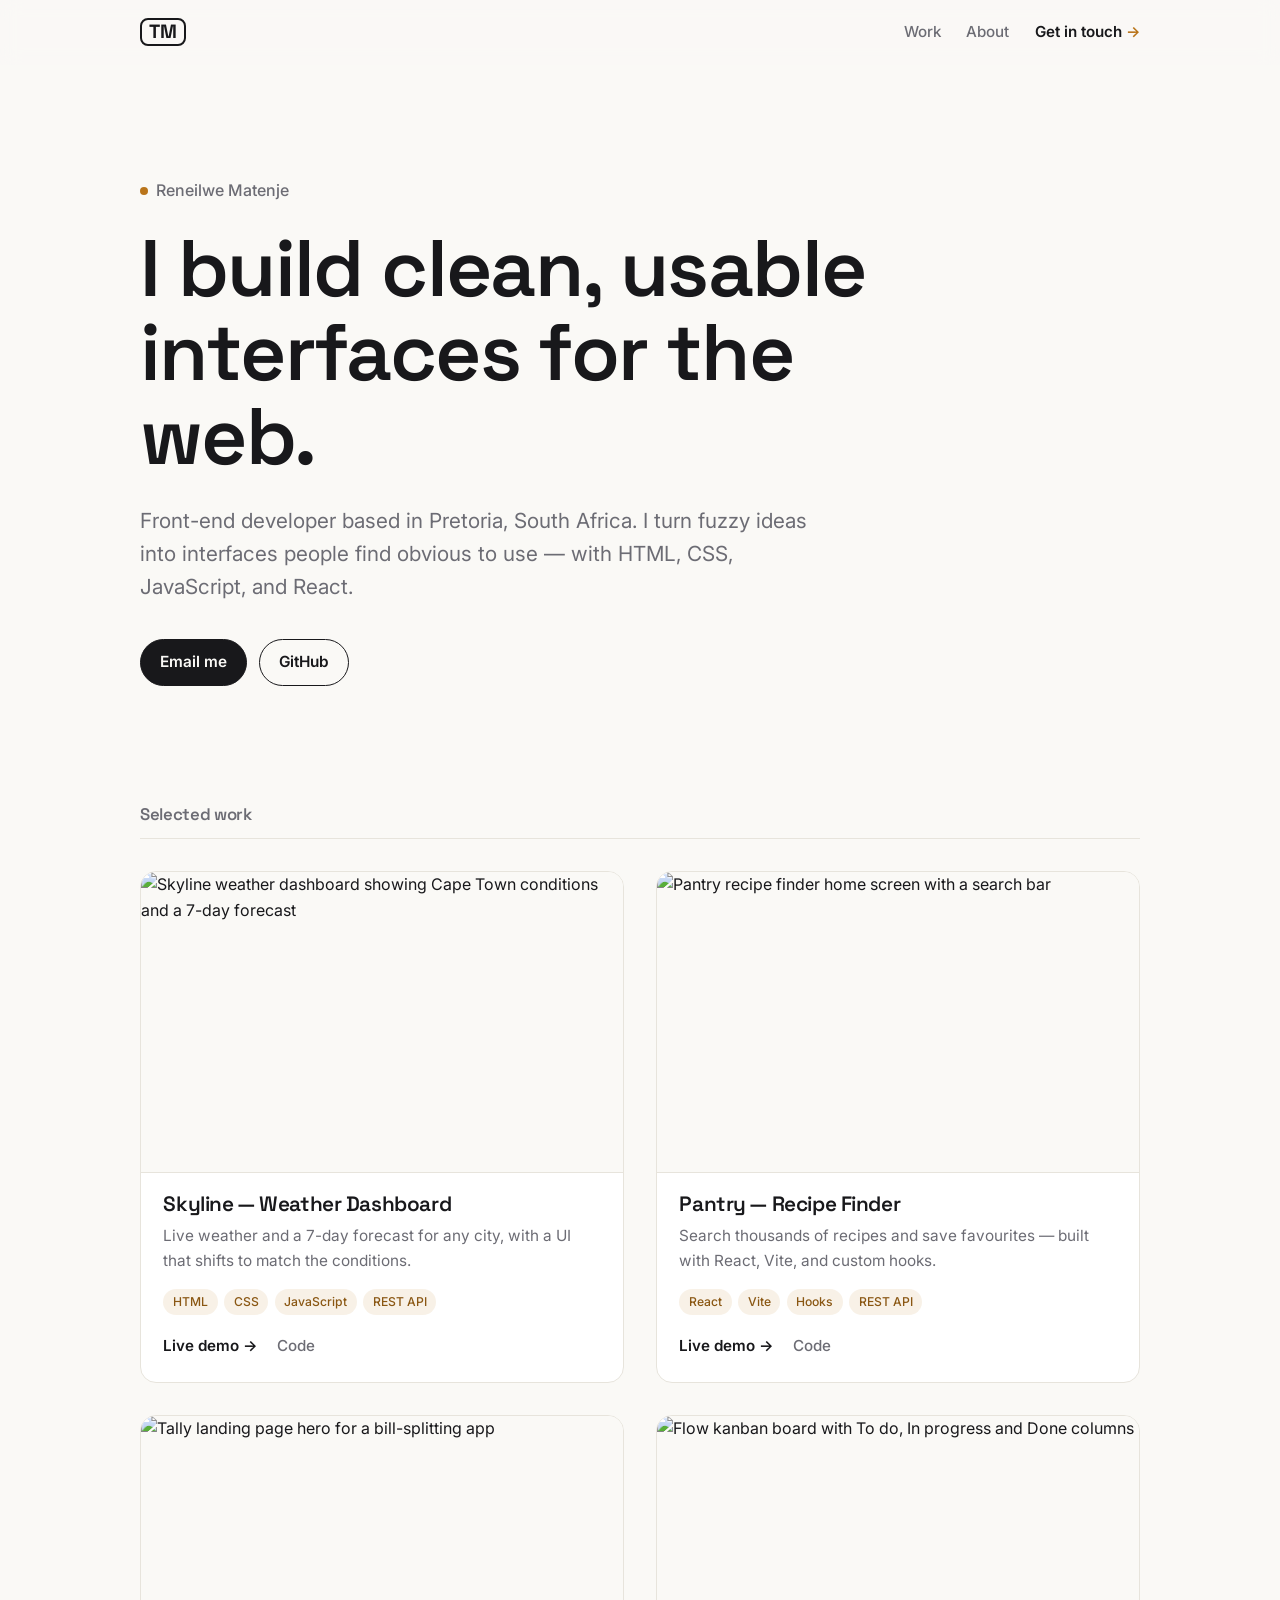
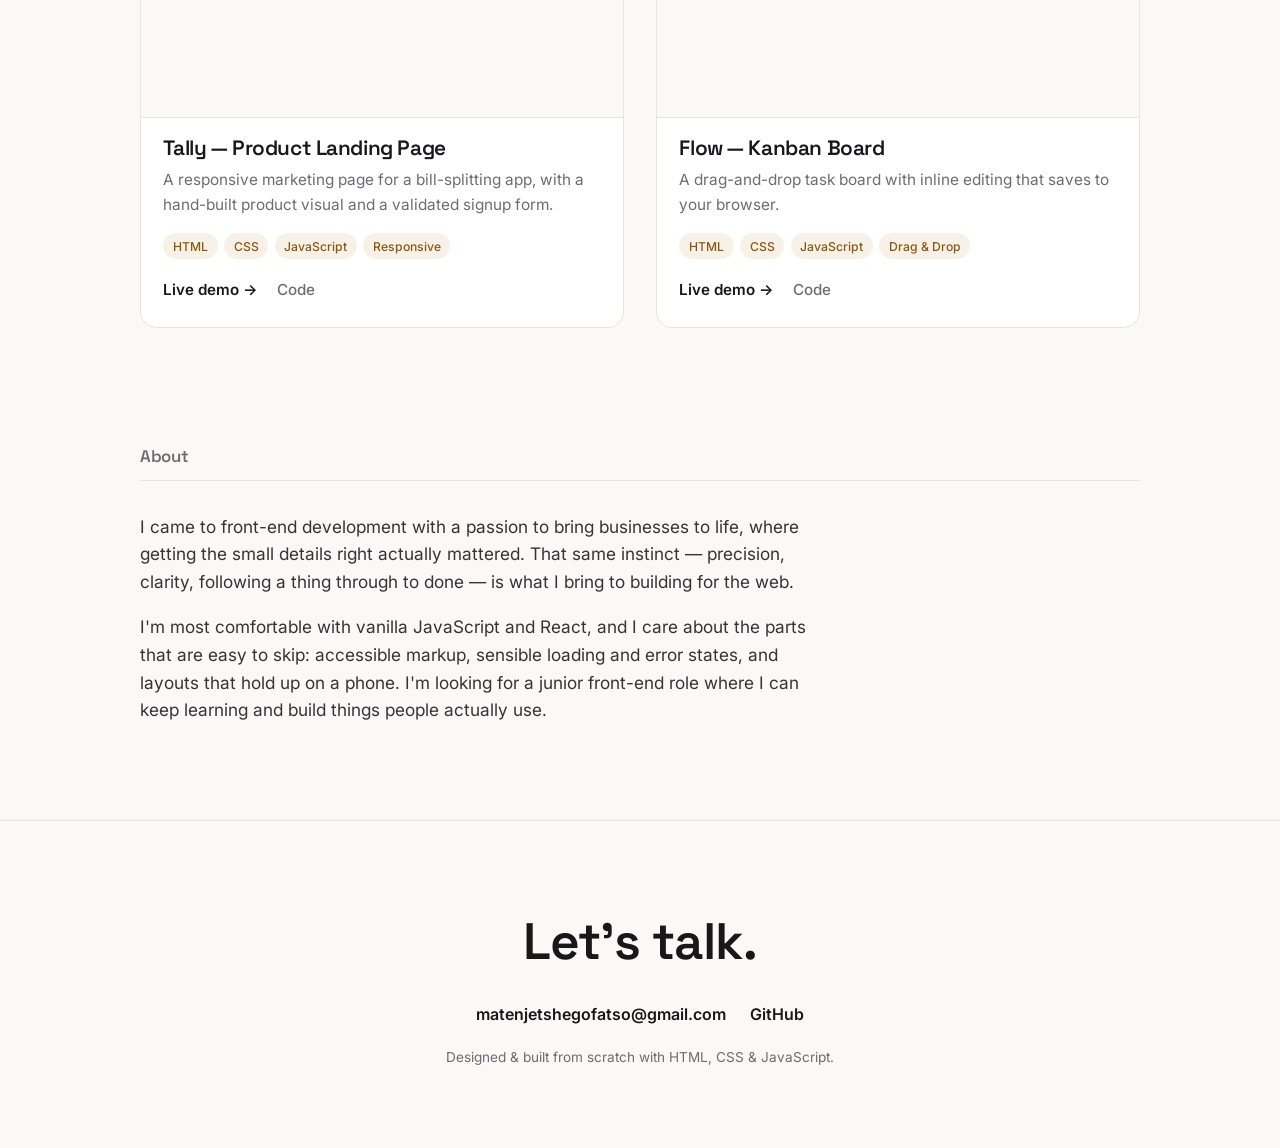
==== index.html @ 835ec3d4 "Initial commit" ====
<!DOCTYPE html>
<html lang="en">
<head>
  <meta charset="UTF-8" />
  <meta name="viewport" content="width=device-width, initial-scale=1, viewport-fit=cover" />
  <title>Tshegofatso Matenje — Front-End Developer</title>
  <meta name="description" content="Front-end developer building clean, usable web interfaces. Selected projects built with HTML, CSS, JavaScript and React." />

  <!-- ============================================================
       CUSTOMISE ME — everything you need to edit is marked with
       an "EDIT:" comment through this file. The main things:
         1. Your email, GitHub and LinkedIn (in the hero + footer)
         2. Each project's "Live demo" and "Code" links
         3. The About paragraph, if you want to reword it
       ============================================================ -->

  <link rel="preconnect" href="https://fonts.googleapis.com" />
  <link rel="preconnect" href="https://fonts.gstatic.com" crossorigin />
  <link href="https://fonts.googleapis.com/css2?family=Space+Grotesk:wght@500;600;700&family=Inter:wght@400;500;600&display=swap" rel="stylesheet" />
  <link rel="stylesheet" href="styles.css" />
</head>
<body>
  <header class="site-header">
    <div class="wrap site-header__inner">
      <a href="#top" class="wordmark">TM</a>
      <nav class="topnav" aria-label="Primary">
        <a href="#work">Work</a>
        <a href="#about">About</a>
        <!-- EDIT: your email -->
        <a href="matenjetshegofatso@gmail.com" class="topnav__cta">Get in touch</a>
      </nav>
    </div>
  </header>

  <main id="top">
    <!-- Hero -->
    <section class="hero wrap">
      <p class="hero__name reveal"><span class="dot" aria-hidden="true"></span> Reneilwe Matenje</p>
      <h1 class="hero__headline reveal">
        I build clean, usable interfaces for the web.
      </h1>
      <p class="hero__lead reveal">
        Front-end developer based in Pretoria, South Africa. I turn fuzzy ideas
        into interfaces people find obvious to use — with HTML, CSS, JavaScript, and React.
      </p>

      <div class="hero__links reveal">
        <!-- EDIT: your email -->
        <a href="matenjetshegofatso@gmail.com" class="link-btn link-btn--solid">Email me</a>
        <!-- EDIT: your GitHub profile URL -->
        <a href="https://github.com/Buddypta" class="link-btn" target="_blank" rel="noopener">GitHub</a>
      </div>
    </section>

    <!-- Work -->
    <section class="work wrap" id="work">
      <h2 class="section-heading reveal">Selected work</h2>

      <div class="projects">
        <!-- Project 1 -->
        <article class="project reveal">
          <a class="project__shot" href="#" target="_blank" rel="noopener"><!-- EDIT: live link -->
            <img src="assets/weather.png" alt="Skyline weather dashboard showing Cape Town conditions and a 7-day forecast" loading="lazy" />
          </a>
          <div class="project__body">
            <h3 class="project__title">Skyline — Weather Dashboard</h3>
            <p class="project__desc">Live weather and a 7-day forecast for any city, with a UI that shifts to match the conditions.</p>
            <ul class="tags">
              <li>HTML</li><li>CSS</li><li>JavaScript</li><li>REST API</li>
            </ul>
            <div class="project__links">
              <!-- EDIT: live link -->
              <a href="#" target="_blank" rel="noopener" class="project__link">Live demo →</a>
              <!-- EDIT: replace your-username -->
              <a href="https://github.com/your-username/weather-dashboard" target="_blank" rel="noopener" class="project__link project__link--muted">Code</a>
            </div>
          </div>
        </article>

        <!-- Project 2 -->
        <article class="project reveal">
          <a class="project__shot" href="#" target="_blank" rel="noopener"><!-- EDIT: live link -->
            <img src="assets/recipe.png" alt="Pantry recipe finder home screen with a search bar" loading="lazy" />
          </a>
          <div class="project__body">
            <h3 class="project__title">Pantry — Recipe Finder</h3>
            <p class="project__desc">Search thousands of recipes and save favourites — built with React, Vite, and custom hooks.</p>
            <ul class="tags">
              <li>React</li><li>Vite</li><li>Hooks</li><li>REST API</li>
            </ul>
            <div class="project__links">
              <!-- EDIT: live link -->
              <a href="#" target="_blank" rel="noopener" class="project__link">Live demo →</a>
              <!-- EDIT: replace your-username -->
              <a href="https://github.com/your-username/recipe-finder" target="_blank" rel="noopener" class="project__link project__link--muted">Code</a>
            </div>
          </div>
        </article>

        <!-- Project 3 -->
        <article class="project reveal">
          <a class="project__shot" href="#" target="_blank" rel="noopener"><!-- EDIT: live link -->
            <img src="assets/tally.png" alt="Tally landing page hero for a bill-splitting app" loading="lazy" />
          </a>
          <div class="project__body">
            <h3 class="project__title">Tally — Product Landing Page</h3>
            <p class="project__desc">A responsive marketing page for a bill-splitting app, with a hand-built product visual and a validated signup form.</p>
            <ul class="tags">
              <li>HTML</li><li>CSS</li><li>JavaScript</li><li>Responsive</li>
            </ul>
            <div class="project__links">
              <!-- EDIT: live link -->
              <a href="#" target="_blank" rel="noopener" class="project__link">Live demo →</a>
              <!-- EDIT: replace your-username -->
              <a href="https://github.com/your-username/tally-landing" target="_blank" rel="noopener" class="project__link project__link--muted">Code</a>
            </div>
          </div>
        </article>

        <!-- Project 4 -->
        <article class="project reveal">
          <a class="project__shot" href="#" target="_blank" rel="noopener"><!-- EDIT: live link -->
            <img src="assets/kanban.png" alt="Flow kanban board with To do, In progress and Done columns" loading="lazy" />
          </a>
          <div class="project__body">
            <h3 class="project__title">Flow — Kanban Board</h3>
            <p class="project__desc">A drag-and-drop task board with inline editing that saves to your browser.</p>
            <ul class="tags">
              <li>HTML</li><li>CSS</li><li>JavaScript</li><li>Drag &amp; Drop</li>
            </ul>
            <div class="project__links">
              <!-- EDIT: live link -->
              <a href="#" target="_blank" rel="noopener" class="project__link">Live demo →</a>
              <!-- EDIT: replace your-username -->
              <a href="https://github.com/your-username/kanban-board" target="_blank" rel="noopener" class="project__link project__link--muted">Code</a>
            </div>
          </div>
        </article>
      </div>
    </section>

    <!-- About -->
    <section class="about wrap" id="about">
      <h2 class="section-heading reveal">About</h2>
      <!-- EDIT: make this yours -->
      <div class="about__body reveal">
        <p>
          I came to front-end development with a passion to bring businesses to life,
          where getting the small details right actually mattered. That same instinct —
          precision, clarity, following a thing through to done — is what I bring to building
          for the web.
        </p>
        <p>
          I'm most comfortable with vanilla JavaScript and React, and I care about the
          parts that are easy to skip: accessible markup, sensible loading and error states,
          and layouts that hold up on a phone. I'm looking for a junior front-end role where
          I can keep learning and build things people actually use.
        </p>
      </div>
    </section>
  </main>

  <footer class="site-footer" id="contact">
    <div class="wrap site-footer__inner">
      <p class="site-footer__cta">Let's talk.</p>
      <div class="site-footer__links">
        <!-- EDIT: your email -->
        <a href="mailto:matenjetshegofatso@gmail.com">matenjetshegofatso@gmail.com</a>
        <!-- EDIT: your GitHub -->
        <a href="https://github.com/Buddypta" target="_blank" rel="noopener">GitHub</a>
        
      </div>
      <p class="site-footer__note">Designed &amp; built from scratch with HTML, CSS &amp; JavaScript.</p>
    </div>
  </footer>

  <script src="app.js"></script>
</body>
</html>
---- styles.css ----
/* ---------------------------------------------------------------
   Reneilwe Matenje — portfolio landing page
   A calm editorial frame so the colourful project shots lead.
   Space Grotesk display + Inter body, deep amber accent.
----------------------------------------------------------------- */

:root {
  --bg:       #faf9f6;
  --surface:  #ffffff;
  --ink:      #18181b;
  --muted:    #6c6c74;
  --line:     #e7e4dc;
  --accent:   #b9741a;   /* deep amber — used sparingly */
  --accent-2: #8a5713;
  --radius:   16px;
  --radius-sm:9px;
  --wrap:     1080px;
}

* { box-sizing: border-box; margin: 0; padding: 0; }
[hidden] { display: none !important; }

html { scroll-behavior: smooth; scroll-padding-top: 80px; }
@media (prefers-reduced-motion: reduce) { html { scroll-behavior: auto; } }

body {
  font-family: "Inter", system-ui, sans-serif;
  background: var(--bg); color: var(--ink);
  line-height: 1.6; -webkit-font-smoothing: antialiased;
}

h1, h2, h3, .wordmark { font-family: "Space Grotesk", system-ui, sans-serif; letter-spacing: -0.02em; line-height: 1.05; }
a { color: inherit; text-decoration: none; }
:focus-visible { outline: 2px solid var(--accent); outline-offset: 3px; border-radius: 4px; }

.wrap { max-width: var(--wrap); margin: 0 auto; padding: 0 clamp(1.2rem, 5vw, 2.5rem); width: 100%; }

/* Header ------------------------------------------------------- */
.site-header {
  position: sticky; top: 0; z-index: 40;
  background: color-mix(in srgb, var(--bg) 86%, transparent);
  backdrop-filter: blur(10px); border-bottom: 1px solid transparent;
}
.site-header__inner { display: flex; align-items: center; justify-content: space-between; height: 64px; }
.wordmark { font-weight: 700; font-size: 1.2rem; border: 2px solid var(--ink); border-radius: 8px; padding: .1rem .45rem; }
.topnav { display: flex; align-items: center; gap: 1.6rem; }
.topnav a { color: var(--muted); font-weight: 500; font-size: .95rem; transition: color .15s; }
.topnav a:hover { color: var(--ink); }
.topnav__cta { color: var(--ink) !important; font-weight: 600 !important; }
.topnav__cta::after { content: " →"; color: var(--accent); }

/* Hero --------------------------------------------------------- */
.hero { padding: clamp(3.5rem, 10vw, 7rem) clamp(1.2rem, 5vw, 2.5rem) clamp(2.5rem, 6vw, 4rem); }
.hero__name { display: inline-flex; align-items: center; gap: .5rem; color: var(--muted); font-weight: 500; font-size: 1rem; margin-bottom: 1.4rem; }
.dot { width: 8px; height: 8px; border-radius: 50%; background: var(--accent); }
.hero__headline { font-size: clamp(2.5rem, 7.5vw, 5rem); font-weight: 600; max-width: 15ch; }
.hero__lead { color: var(--muted); font-size: clamp(1.05rem, 2.2vw, 1.3rem); max-width: 52ch; margin: 1.6rem 0 2.2rem; }

.hero__links { display: flex; flex-wrap: wrap; gap: .7rem; }
.link-btn {
  font-weight: 600; font-size: .96rem; padding: .65rem 1.2rem;
  border: 1.5px solid var(--ink); border-radius: 999px; transition: .15s;
}
.link-btn:hover { background: var(--ink); color: var(--bg); }
.link-btn--solid { background: var(--ink); color: var(--bg); }
.link-btn--solid:hover { background: var(--accent); border-color: var(--accent); }

/* Section heading --------------------------------------------- */
.section-heading {
  font-size: 1.05rem; font-weight: 600; color: var(--muted);
  padding-bottom: .9rem; margin-bottom: 2rem; border-bottom: 1px solid var(--line);
}

/* Work --------------------------------------------------------- */
.work { padding: clamp(2rem, 5vw, 3.5rem) clamp(1.2rem, 5vw, 2.5rem); }
.projects { display: grid; grid-template-columns: repeat(2, 1fr); gap: clamp(1.2rem, 3vw, 2rem); }

.project {
  background: var(--surface); border: 1px solid var(--line); border-radius: var(--radius);
  overflow: hidden; display: flex; flex-direction: column;
  transition: transform .18s ease, box-shadow .18s ease, border-color .18s ease;
}
.project:hover { transform: translateY(-4px); box-shadow: 0 24px 50px -30px rgba(24, 24, 27, .4); border-color: #d9d4c7; }

.project__shot { display: block; aspect-ratio: 16 / 10; overflow: hidden; background: var(--bg); border-bottom: 1px solid var(--line); }
.project__shot img { width: 100%; height: 100%; object-fit: cover; object-position: center top; display: block; }

.project__body { padding: 1.3rem 1.4rem 1.5rem; display: flex; flex-direction: column; flex: 1; }
.project__title { font-size: 1.3rem; font-weight: 600; }
.project__desc { color: var(--muted); font-size: .96rem; margin: .5rem 0 1rem; }

.tags { list-style: none; display: flex; flex-wrap: wrap; gap: .4rem; margin-bottom: 1.2rem; }
.tags li { font-size: .76rem; font-weight: 500; color: var(--accent-2); background: color-mix(in srgb, var(--accent) 10%, transparent); padding: .2rem .6rem; border-radius: 999px; }

.project__links { margin-top: auto; display: flex; align-items: center; gap: 1.2rem; }
.project__link { font-weight: 600; font-size: .95rem; }
.project__link:hover { color: var(--accent); }
.project__link--muted { color: var(--muted); font-weight: 500; }
.project__link--muted:hover { color: var(--ink); }

/* About -------------------------------------------------------- */
.about { padding: clamp(2.5rem, 6vw, 4rem) clamp(1.2rem, 5vw, 2.5rem); }
.about__body { max-width: 62ch; display: flex; flex-direction: column; gap: 1.1rem; font-size: 1.08rem; }
.about__body p { color: #34343a; }

/* Footer ------------------------------------------------------- */
.site-footer { border-top: 1px solid var(--line); margin-top: 2rem; padding: clamp(3rem, 7vw, 5rem) 0; }
.site-footer__inner { text-align: center; display: flex; flex-direction: column; align-items: center; gap: 1.2rem; }
.site-footer__cta { font-family: "Space Grotesk", sans-serif; font-size: clamp(2rem, 6vw, 3.2rem); font-weight: 600; letter-spacing: -0.02em; }
.site-footer__links { display: flex; flex-wrap: wrap; justify-content: center; gap: 1.5rem; font-weight: 600; }
.site-footer__links a:hover { color: var(--accent); }
.site-footer__note { color: var(--muted); font-size: .85rem; }

/* Reveal ------------------------------------------------------- */
/* Only hide-then-reveal when JS is running (html gets .js).
   With JS off or broken, all content stays visible. */
.js .reveal { opacity: 0; transform: translateY(16px); transition: opacity .6s ease, transform .6s ease; }
.js .reveal.is-visible { opacity: 1; transform: none; }
@media (prefers-reduced-motion: reduce) { .js .reveal { opacity: 1 !important; transform: none !important; } }

/* Responsive --------------------------------------------------- */
@media (max-width: 720px) {
  .projects { grid-template-columns: 1fr; }
  .topnav { gap: 1.1rem; }
}
@media (max-width: 420px) {
  .topnav a:not(.topnav__cta) { display: none; }  /* keep the header tidy on small phones */
}
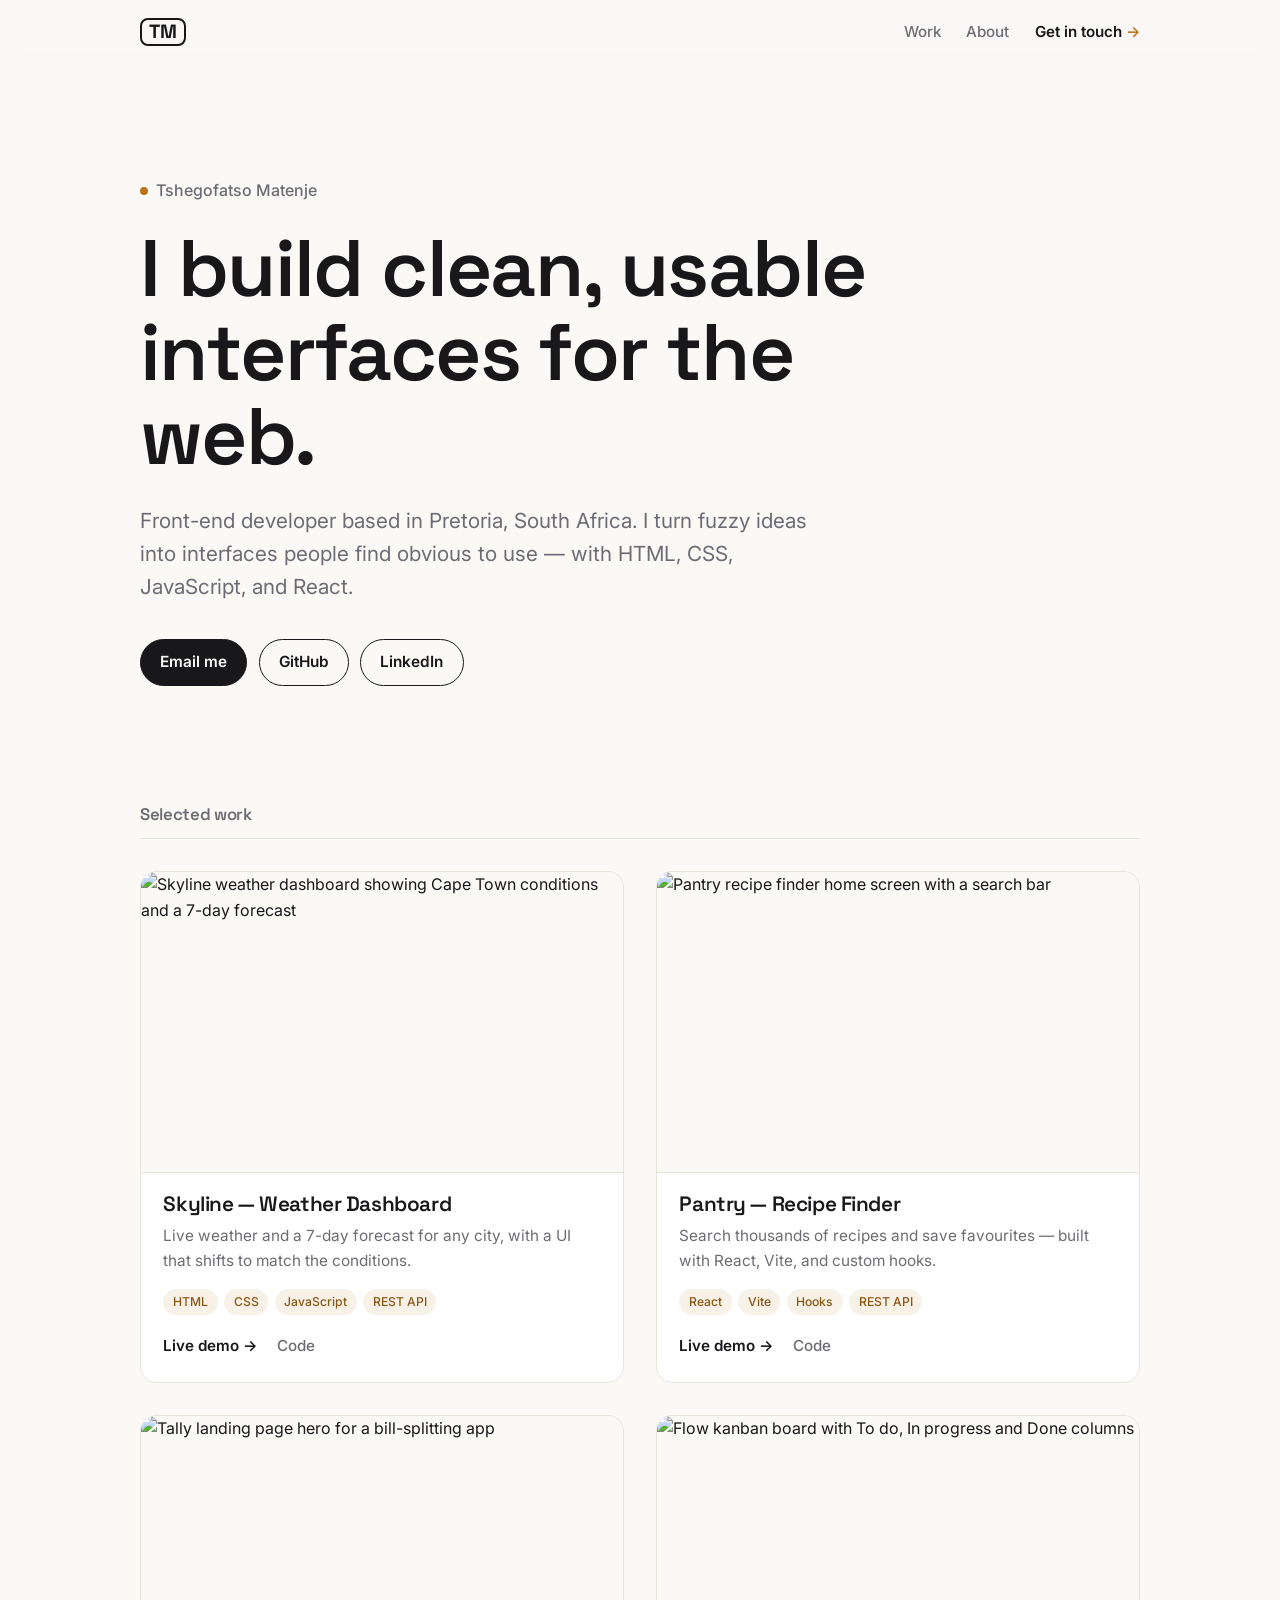
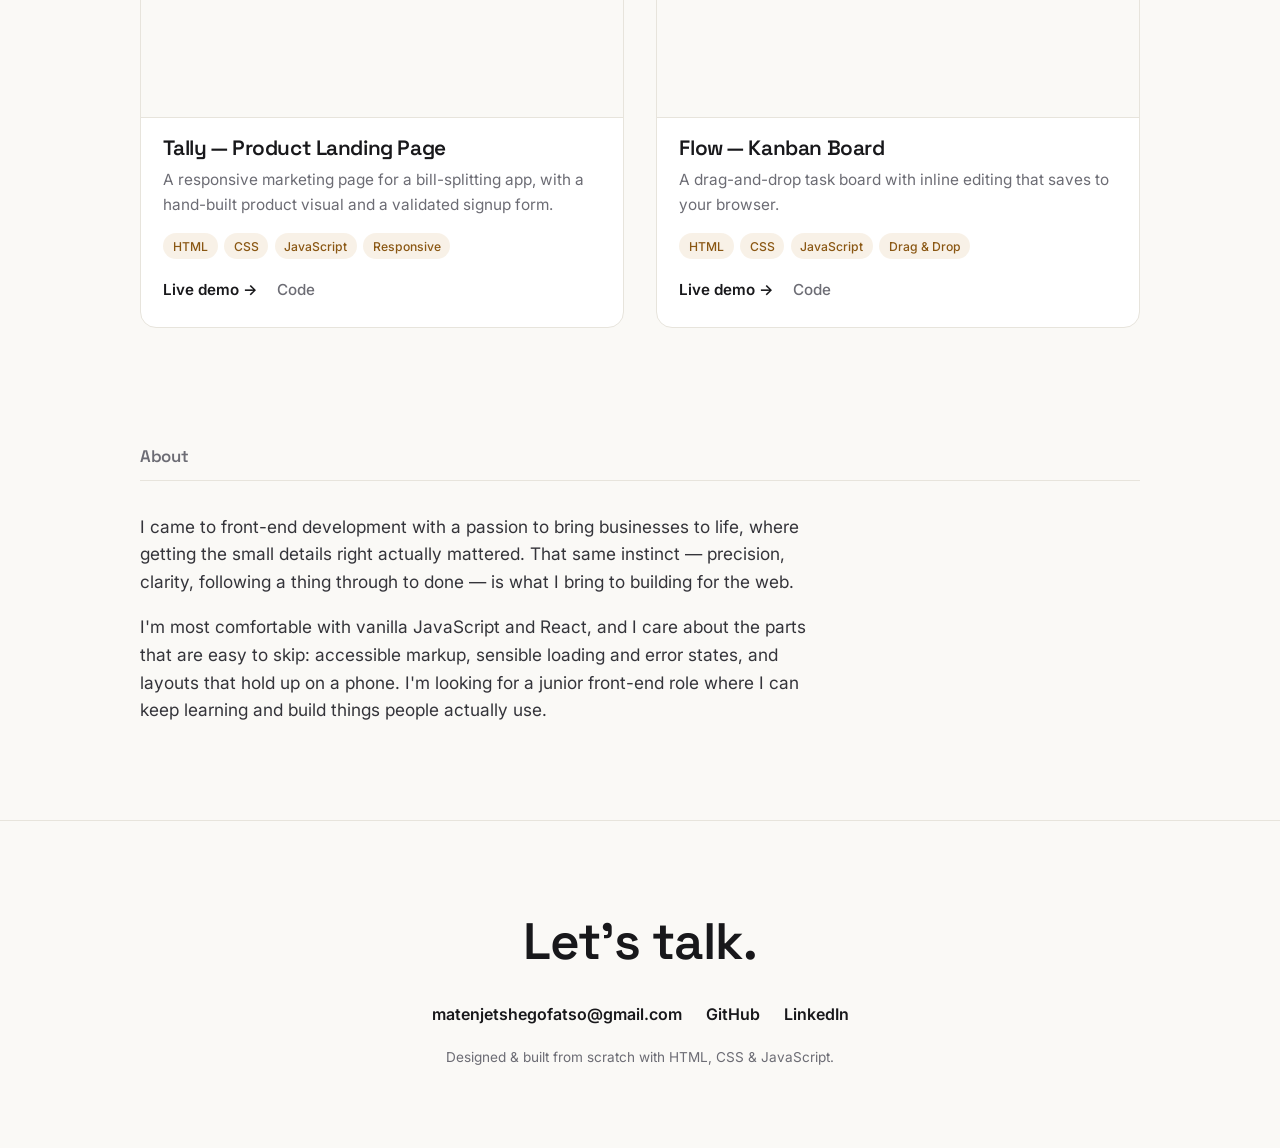
==== commit dfcc9ece: "Applied the requested improvements to the portfolio homepage" ====
--- a/index.html
+++ b/index.html
@@ -5,6 +5,9 @@
   <meta name="viewport" content="width=device-width, initial-scale=1, viewport-fit=cover" />
   <title>Tshegofatso Matenje — Front-End Developer</title>
   <meta name="description" content="Front-end developer building clean, usable web interfaces. Selected projects built with HTML, CSS, JavaScript and React." />
+  <meta property="og:title" content="Tshegofatso Matenje — Front-End Developer" />
+  <meta property="og:description" content="Front-end developer building clean, usable web interfaces." />
+  <meta name="theme-color" content="#0d0d0d" />
 
   <!-- ============================================================
        CUSTOMISE ME — everything you need to edit is marked with
@@ -22,20 +25,18 @@
 <body>
   <header class="site-header">
     <div class="wrap site-header__inner">
-      <a href="#top" class="wordmark">TM</a>
+      <a href="#top" class="wordmark" aria-label="Go to top">TM</a>
       <nav class="topnav" aria-label="Primary">
         <a href="#work">Work</a>
         <a href="#about">About</a>
-        <!-- EDIT: your email -->
-        <a href="matenjetshegofatso@gmail.com" class="topnav__cta">Get in touch</a>
+        <a href="mailto:matenjetshegofatso@gmail.com" class="topnav__cta">Get in touch</a>
       </nav>
     </div>
   </header>
 
   <main id="top">
-    <!-- Hero -->
     <section class="hero wrap">
-      <p class="hero__name reveal"><span class="dot" aria-hidden="true"></span> Reneilwe Matenje</p>
+      <p class="hero__name reveal"><span class="dot" aria-hidden="true"></span> Tshegofatso Matenje</p>
       <h1 class="hero__headline reveal">
         I build clean, usable interfaces for the web.
       </h1>
@@ -45,21 +46,18 @@
       </p>
 
       <div class="hero__links reveal">
-        <!-- EDIT: your email -->
-        <a href="matenjetshegofatso@gmail.com" class="link-btn link-btn--solid">Email me</a>
-        <!-- EDIT: your GitHub profile URL -->
+        <a href="mailto:matenjetshegofatso@gmail.com" class="link-btn link-btn--solid">Email me</a>
         <a href="https://github.com/Buddypta" class="link-btn" target="_blank" rel="noopener">GitHub</a>
+        <a href="https://www.linkedin.com/in/your-profile" class="link-btn" target="_blank" rel="noopener">LinkedIn</a>
       </div>
     </section>
 
-    <!-- Work -->
     <section class="work wrap" id="work">
       <h2 class="section-heading reveal">Selected work</h2>
 
       <div class="projects">
-        <!-- Project 1 -->
         <article class="project reveal">
-          <a class="project__shot" href="#" target="_blank" rel="noopener"><!-- EDIT: live link -->
+          <a class="project__shot" href="#" target="_blank" rel="noopener">
             <img src="assets/weather.png" alt="Skyline weather dashboard showing Cape Town conditions and a 7-day forecast" loading="lazy" />
           </a>
           <div class="project__body">
@@ -69,17 +67,14 @@
               <li>HTML</li><li>CSS</li><li>JavaScript</li><li>REST API</li>
             </ul>
             <div class="project__links">
-              <!-- EDIT: live link -->
               <a href="#" target="_blank" rel="noopener" class="project__link">Live demo →</a>
-              <!-- EDIT: replace your-username -->
               <a href="https://github.com/your-username/weather-dashboard" target="_blank" rel="noopener" class="project__link project__link--muted">Code</a>
             </div>
           </div>
         </article>
 
-        <!-- Project 2 -->
         <article class="project reveal">
-          <a class="project__shot" href="#" target="_blank" rel="noopener"><!-- EDIT: live link -->
+          <a class="project__shot" href="#" target="_blank" rel="noopener">
             <img src="assets/recipe.png" alt="Pantry recipe finder home screen with a search bar" loading="lazy" />
           </a>
           <div class="project__body">
@@ -89,17 +84,14 @@
               <li>React</li><li>Vite</li><li>Hooks</li><li>REST API</li>
             </ul>
             <div class="project__links">
-              <!-- EDIT: live link -->
               <a href="#" target="_blank" rel="noopener" class="project__link">Live demo →</a>
-              <!-- EDIT: replace your-username -->
               <a href="https://github.com/your-username/recipe-finder" target="_blank" rel="noopener" class="project__link project__link--muted">Code</a>
             </div>
           </div>
         </article>
 
-        <!-- Project 3 -->
         <article class="project reveal">
-          <a class="project__shot" href="#" target="_blank" rel="noopener"><!-- EDIT: live link -->
+          <a class="project__shot" href="#" target="_blank" rel="noopener">
             <img src="assets/tally.png" alt="Tally landing page hero for a bill-splitting app" loading="lazy" />
           </a>
           <div class="project__body">
@@ -109,17 +101,14 @@
               <li>HTML</li><li>CSS</li><li>JavaScript</li><li>Responsive</li>
             </ul>
             <div class="project__links">
-              <!-- EDIT: live link -->
               <a href="#" target="_blank" rel="noopener" class="project__link">Live demo →</a>
-              <!-- EDIT: replace your-username -->
               <a href="https://github.com/your-username/tally-landing" target="_blank" rel="noopener" class="project__link project__link--muted">Code</a>
             </div>
           </div>
         </article>
 
-        <!-- Project 4 -->
         <article class="project reveal">
-          <a class="project__shot" href="#" target="_blank" rel="noopener"><!-- EDIT: live link -->
+          <a class="project__shot" href="#" target="_blank" rel="noopener">
             <img src="assets/kanban.png" alt="Flow kanban board with To do, In progress and Done columns" loading="lazy" />
           </a>
           <div class="project__body">
@@ -129,9 +118,7 @@
               <li>HTML</li><li>CSS</li><li>JavaScript</li><li>Drag &amp; Drop</li>
             </ul>
             <div class="project__links">
-              <!-- EDIT: live link -->
               <a href="#" target="_blank" rel="noopener" class="project__link">Live demo →</a>
-              <!-- EDIT: replace your-username -->
               <a href="https://github.com/your-username/kanban-board" target="_blank" rel="noopener" class="project__link project__link--muted">Code</a>
             </div>
           </div>
@@ -139,10 +126,8 @@
       </div>
     </section>
 
-    <!-- About -->
     <section class="about wrap" id="about">
       <h2 class="section-heading reveal">About</h2>
-      <!-- EDIT: make this yours -->
       <div class="about__body reveal">
         <p>
           I came to front-end development with a passion to bring businesses to life,
@@ -164,11 +149,9 @@
     <div class="wrap site-footer__inner">
       <p class="site-footer__cta">Let's talk.</p>
       <div class="site-footer__links">
-        <!-- EDIT: your email -->
         <a href="mailto:matenjetshegofatso@gmail.com">matenjetshegofatso@gmail.com</a>
-        <!-- EDIT: your GitHub -->
         <a href="https://github.com/Buddypta" target="_blank" rel="noopener">GitHub</a>
-        
+        <a href="https://www.linkedin.com/in/your-profile" target="_blank" rel="noopener">LinkedIn</a>
       </div>
       <p class="site-footer__note">Designed &amp; built from scratch with HTML, CSS &amp; JavaScript.</p>
     </div>
